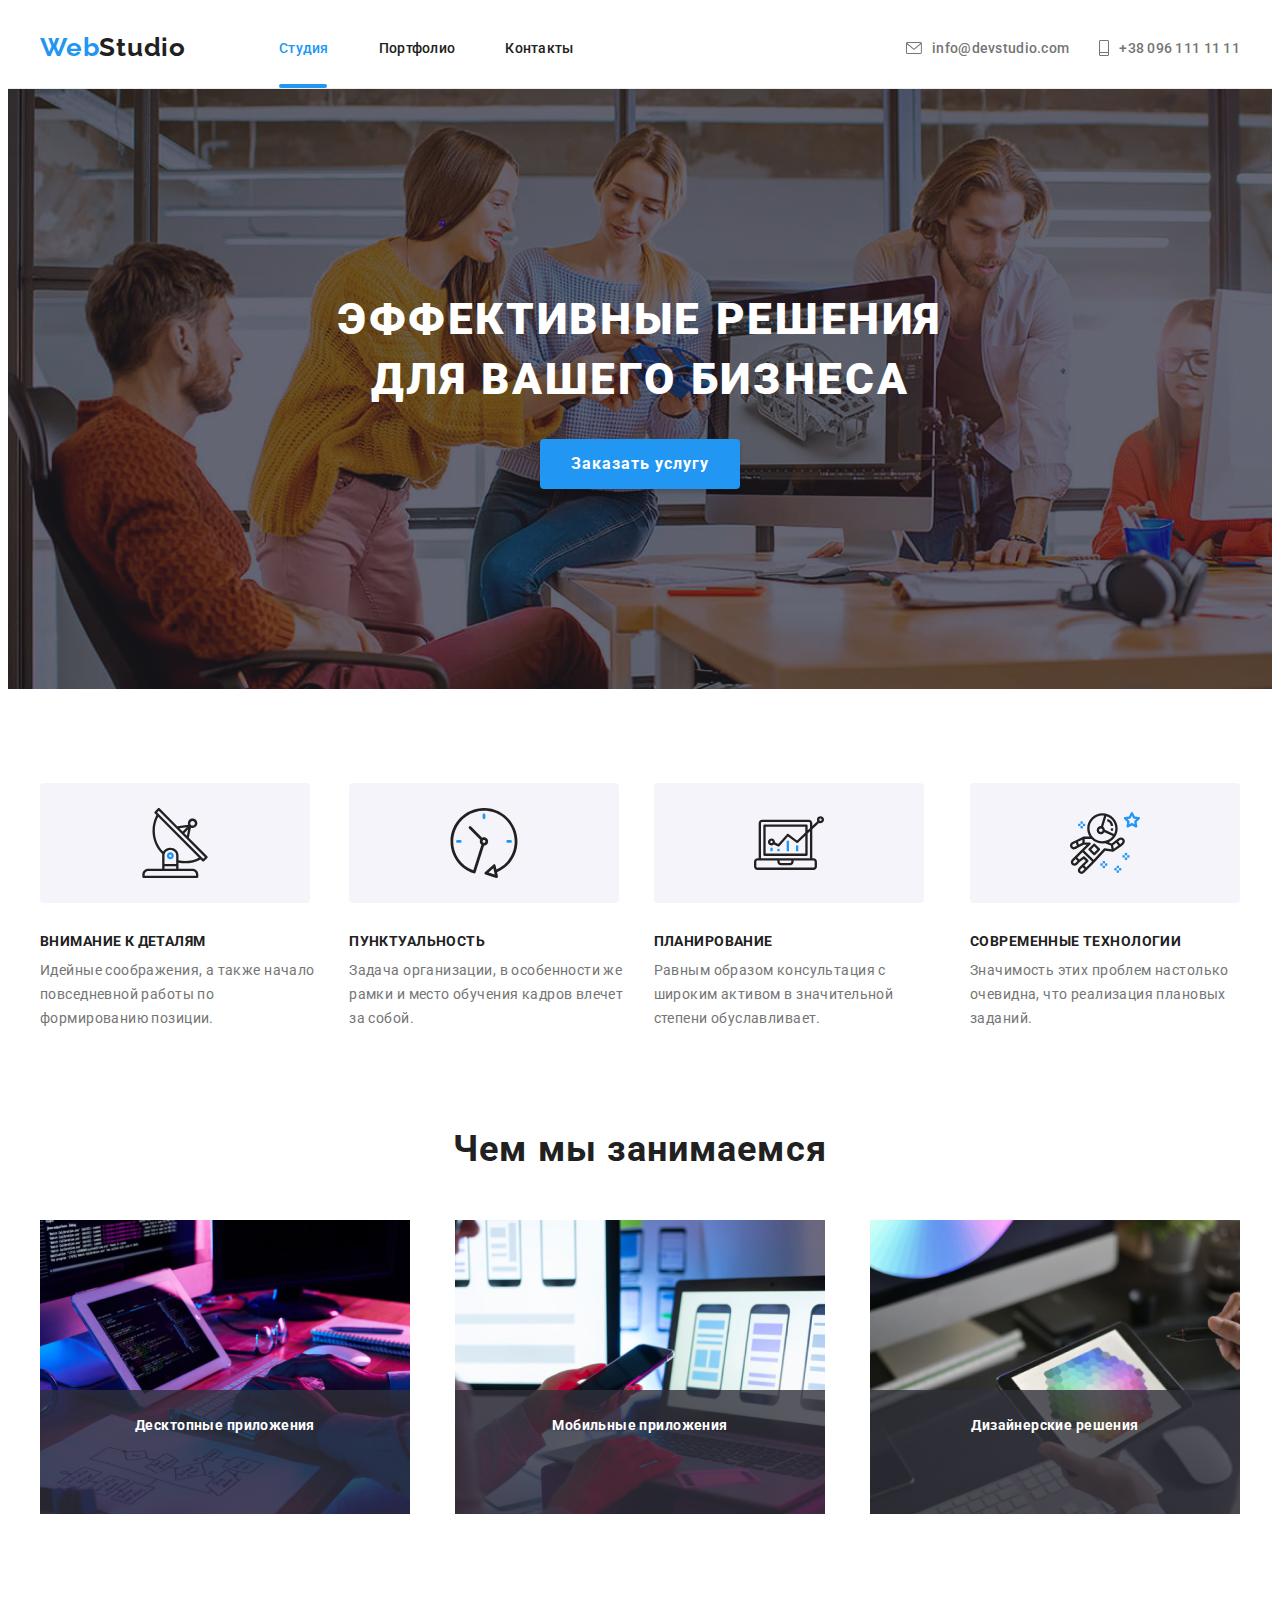
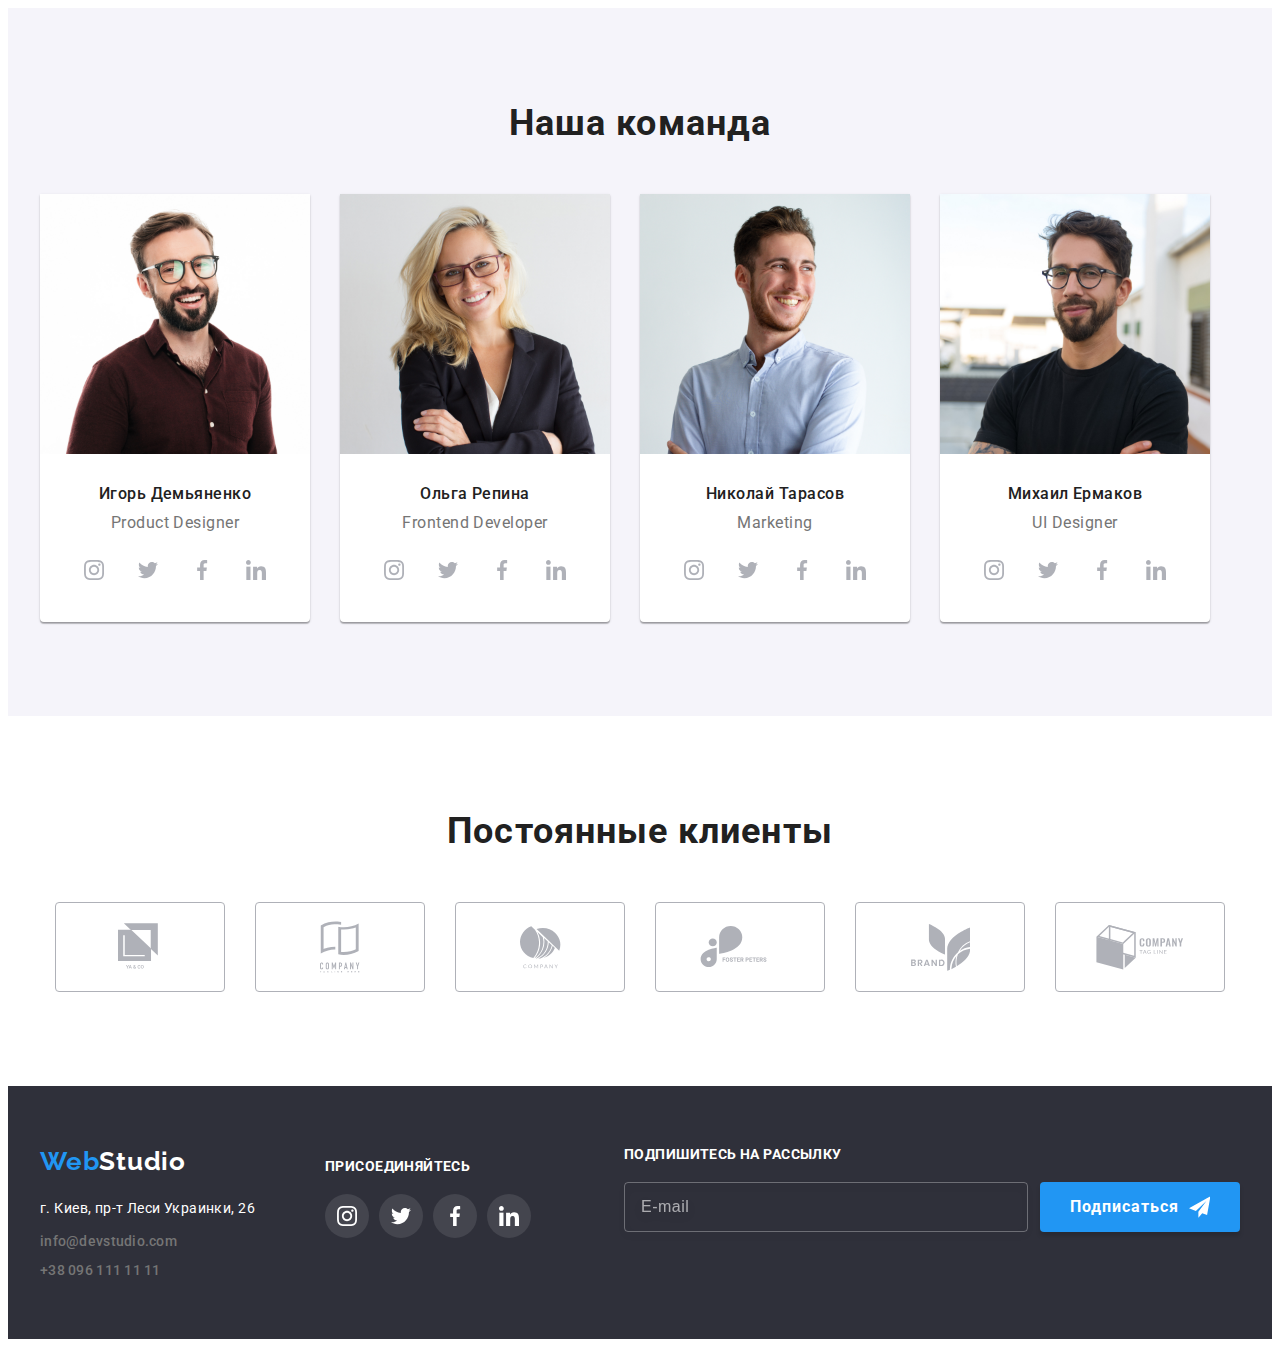
==== index.html @ 14a637f1 "hw7" ====
<!DOCTYPE html>
<html lang="ru">

<head>
    <meta charset="UTF-8">
    <meta name="viewport" content="width=device-width, initial-scale=1.0">
    <title>Студия</title>
    <link rel="preconnect" href="https://fonts.gstatic.com">
    <link href="https://fonts.googleapis.com/css2?family=Raleway:wght@700&family=Roboto:wght@400;500;700;900&display=swap" rel="stylesheet">
    <link rel="stylesheet" href="https://cdnjs.cloudflare.com/ajax/libs/modern-normalize/1.0.0/modern-normalize.min.css" integrity="sha512-ISS7cAi1PEhQ8jnbJpJZMd29NlhNj4AWYyLOSp2CE/CsHxTCu+r+t0D2yoJudVrd0/8fTVPUVDzY5Tvli75u/g==" crossorigin="anonymous" />
    <link rel="stylesheet" href="./css/main.min.css">
</head>

<body>
    <!--Шапка сайта-->
    <header class="header">
        <div class="container">
            <nav class="navigation">
                <a class="logo" href="index.html" lang="en"><span class="logo-1-part">Web</span>Studio</a>
                <ul class="navigation-list">
                    <li class="navigation-list-item"><a class="navigation-list-link current studio-header-element" href="index.html">Студия</a></li>
                    <li class="navigation-list-item"><a class="navigation-list-link" href="portfolio.html" target="_blank">Портфолио</a></li>
                    <li class="navigation-list-item"><a class="navigation-list-link" href="#" target="_blank">Контакты</a></li>
                </ul>
            </nav>
             <ul class="contact-list">
                 <li class="contact-list-item">
                    <a class="contact-mail header-mail" href="mailto:info@devstudio.com">              
                        <svg class="mail-icon">
                            <use href="./images/sprite.svg#envelope"></use>
                        </svg>
                        <p class="mail">info@devstudio.com</p>
                    </a>
                </li>
                 <li class="contact-list-item">
                    <a class="contact-phone header-phone" href="tel:+380961111111">
                        <svg class="phone-icon">
                            <use href="./images/sprite.svg#smartphone"></use>
                        </svg>
                        <p class="phone">+38 096 111 11 11</p>
                    </a>
                </li>
             </ul>
        </div>
    </header>
    <main>
        <!--Секция с заглавием-->
        <section class="hero">
            <div class="container">
                <h1 class="hero-header">Эффективные решения для вашего бизнеса</h1>
                <button class="hero-btn" type="button" data-modal-open>Заказать услугу</button>
            </div>
        </section>
        
            <!--Секция с преимуществами-->
        
            <section class="advantages">
                <div class="container">
                    <h2 class="visually-hidden">Наши преимущества</h2>
                    <ul class="advantages-list">
                        <li class="advantages-list-item">
                            <div class="advantages-card-icon">
                                <svg class="advantages-icon">
                                    <use href="./images/sprite.svg#antenna"></use>
                                </svg>
                            </div>
                            <h3 class="advantages-list-item-header">Внимание к деталям</h3>
                            <p class="description">Идейные соображения, а также начало повседневной работы по формированию позиции.</p>
                        </li>

                        <li class="advantages-list-item">
                            <div class="advantages-card-icon">
                                <svg class="advantages-icon">
                                    <use href="./images/sprite.svg#clock"></use>
                                </svg>
                            </div>
                            <h3 class="advantages-list-item-header">Пунктуальность</h3>
                            <p class="description">Задача организации, в особенности же рамки и место обучения кадров влечет за собой.</p>
                        </li>

                        <li class="advantages-list-item">
                            <div class="advantages-card-icon">
                                <svg class="advantages-icon">
                                    <use href="./images/sprite.svg#diagram"></use>
                                </svg>
                            </div>
                            <h3 class="advantages-list-item-header">Планирование</h3>
                            <p class="description">Равным образом консультация с широким активом в значительной степени обуславливает.</p>
                        </li>

                        <li class="advantages-list-item">
                            <div class="advantages-card-icon">
                                <svg class="advantages-icon">
                                    <use href="./images/sprite.svg#astronaut"></use>
                                </svg>
                            </div>
                            <h3 class="advantages-list-item-header">Современные технологии</h3>
                            <p class="description">Значимость этих проблем настолько очевидна, что реализация плановых заданий.</p>
                        </li>
                    </ul>
                </div>
            </section>
       
        <!--Секция чем занимаемся-->
        
            <section class="specification">
                <div class="container">
                    <h2 class="title">Чем мы занимаемся</h2>
                    <ul class="specification-list">
                        <li class="specification-list-item">
                            <a class="specification-list-link" href="#" target="_blank">
                                <div class="specification-type-div">
                                    <img class="specification-list-img" src="./images/page1/img(1).jpg" alt="Вид занятия 1" width="370" height="294">
                                    <p class="specification-type">Десктопные приложения</p>
                                </div>
                            </a>
                        </li>
                        <li class="specification-list-item">
                            <a class="specification-list-link" href="#" target="_blank">
                                <div class="specification-type-div">
                                    <img class="specification-list-img" src="./images/page1/img(2).jpg" alt="Вид занятия 2" width="370" height="294">
                                    <p class="specification-type">Мобильные приложения</p>
                                </div>
                            </a>
                        </li>
                        <li class="specification-list-item">
                            <a class="specification-list-link" href="#" target="_blank">
                                <div class="specification-type-div">
                                    <img class="specification-list-img" src="./images/page1/img(3).jpg" alt="Вид занятия 3" width="370" height="294">
                                    <p class="specification-type">Дизайнерские решения</p>
                                </div>
                            </a>
                        </li>
                    </ul>
                </div>
            </section>
                <!--Секция наша команда-->
            <section class="team">
                 <div class="container">
                    <h2 class="title">Наша команда</h2>
                    <ul class="team-list">
                        <li class="team-member">
                            <img class="team-member-photo" src="./images/page1/photo1.jpg" alt="Игорь Демьяненко" width="270" height="260">
                            <div class="taem-member-card">
                                <h3 class="member-name">Игорь Демьяненко</h3>
                                <p class="member-specialization">Product Designer</p>
                                <ul class="social-links-list">
                                    <li class="social-links-item">
                                        <a href="" class="social-links-link">
                                            <svg class="social-links-link-icon">
                                                <use href="./images/sprite.svg#instagram"></use>
                                            </svg>
                                        </a>
                                    </li>
                                    <li class="social-links-item">
                                        <a href="" class="social-links-link">
                                            <svg class="social-links-link-icon">
                                                <use href="./images/sprite.svg#twitter"></use>
                                            </svg>
                                        </a>
                                    </li>
                                    <li class="social-links-item">
                                        <a href="" class="social-links-link">
                                            <svg class="social-links-link-icon">
                                                <use href="./images/sprite.svg#facebook"></use>
                                            </svg>
                                        </a>
                                    </li>
                                    <li class="social-links-item">
                                        <a href="" class="social-links-link">
                                            <svg class="social-links-link-icon">
                                                <use href="./images/sprite.svg#linkedin"></use>
                                            </svg>
                                        </a>
                                    </li>
                                </ul>
                            </div>
                        </li>
                        <li class="team-member">
                            <img class="team-member-photo" src="./images/page1/photo2.jpg" alt="Ольга Репина" width="270" height="260">
                            <div class="taem-member-card">
                                <h3 class="member-name">Ольга Репина</h3>
                                <p class="member-specialization">Frontend Developer</p>
                                <ul class="social-links-list">
                                    <li class="social-links-item">
                                        <a href="" class="social-links-link">
                                            <svg class="social-links-link-icon">
                                                <use href="./images/sprite.svg#instagram"></use>
                                            </svg>
                                        </a>
                                    </li>
                                    <li class="social-links-item">
                                        <a href="" class="social-links-link">
                                            <svg class="social-links-link-icon">
                                                <use href="./images/sprite.svg#twitter"></use>
                                            </svg>
                                        </a>
                                    </li>
                                    <li class="social-links-item">
                                        <a href="" class="social-links-link">
                                            <svg class="social-links-link-icon">
                                                <use href="./images/sprite.svg#facebook"></use>
                                            </svg>
                                        </a>
                                    </li>
                                    <li class="social-links-item">
                                        <a href="" class="social-links-link">
                                            <svg class="social-links-link-icon">
                                                <use href="./images/sprite.svg#linkedin"></use>
                                            </svg>
                                        </a>
                                    </li>
                                </ul>
                            </div>
                        </li>
                        <li class="team-member">
                            <img class="team-member-photo" src="./images/page1/photo3.jpg" alt="Николай Тарасов" width="270" height="260">
                            <div class="taem-member-card">
                                <h3 class="member-name">Николай Тарасов</h3>
                                <p class="member-specialization">Marketing</p>
                                <ul class="social-links-list">
                                    <li class="social-links-item">
                                        <a href="" class="social-links-link">
                                            <svg class="social-links-link-icon">
                                                <use href="./images/sprite.svg#instagram"></use>
                                            </svg>
                                        </a>
                                    </li>
                                    <li class="social-links-item">
                                        <a href="" class="social-links-link">
                                            <svg class="social-links-link-icon">
                                                <use href="./images/sprite.svg#twitter"></use>
                                            </svg>
                                        </a>
                                    </li>
                                    <li class="social-links-item">
                                        <a href="" class="social-links-link">
                                            <svg class="social-links-link-icon">
                                                <use href="./images/sprite.svg#facebook"></use>
                                            </svg>
                                        </a>
                                    </li>
                                    <li class="social-links-item">
                                        <a href="" class="social-links-link">
                                            <svg class="social-links-link-icon">
                                                <use href="./images/sprite.svg#linkedin"></use>
                                            </svg>
                                        </a>
                                    </li>
                                </ul>
                            </div>
                        </li>
                        <li class="team-member">
                            <img class="team-member-photo" src="./images/page1/photo4.jpg" alt="Михаил Ермаков" width="270" height="260">
                            <div class="taem-member-card">
                                <h3 class="member-name">Михаил Ермаков</h3>
                                <p class="member-specialization">UI Designer</p>
                                <ul class="social-links-list">
                                    <li class="social-links-item">
                                        <a href="" class="social-links-link">
                                            <svg class="social-links-link-icon">
                                                <use href="./images/sprite.svg#instagram"></use>
                                            </svg>
                                        </a>
                                    </li>
                                    <li class="social-links-item">
                                        <a href="" class="social-links-link">
                                            <svg class="social-links-link-icon">
                                                <use href="./images/sprite.svg#twitter"></use>
                                            </svg>
                                        </a>
                                    </li>
                                    <li class="social-links-item">
                                        <a href="" class="social-links-link">
                                            <svg class="social-links-link-icon">
                                                <use href="./images/sprite.svg#facebook"></use>
                                            </svg>
                                        </a>
                                    </li>
                                    <li class="social-links-item">
                                        <a href="" class="social-links-link">
                                            <svg class="social-links-link-icon">
                                                <use href="./images/sprite.svg#linkedin"></use>
                                            </svg>
                                        </a>
                                    </li>
                                </ul>
                            </div>
                        </li>
                    </ul>
                </div>
            </section>

            <!--Постоянные клиенты-->

            <section class="clients">
                <div class="container">
                    <h2 class="title">Постоянные клиенты</h2>
                    <ul class="clients-list">
                        <li class="clients-list-item">
                            <a href="#" class="clients-list-link">
                                <svg class="clients-list-link-icon clients-icon-1">
                                    <use href="./images/sprite.svg#client1"></use>
                                </svg>
                            </a>
                        </li>
                        <li class="clients-list-item">
                            <a href="#" class="clients-list-link">
                                <svg class="clients-list-link-icon clients-icon-2">
                                    <use href="./images/sprite.svg#client2"></use>
                                </svg>
                            </a>
                        </li>
                        <li class="clients-list-item">
                            <a href="#" class="clients-list-link">
                                <svg class="clients-list-link-icon clients-icon-3">
                                    <use href="./images/sprite.svg#client3"></use>
                                </svg>
                            </a>
                        </li>
                        <li class="clients-list-item">
                            <a href="#" class="clients-list-link">
                                <svg class="clients-list-link-icon clients-icon-4">
                                    <use href="./images/sprite.svg#client4"></use>
                                </svg>
                            </a>
                        </li>
                        <li class="clients-list-item">
                            <a href="#" class="clients-list-link">
                                <svg class="clients-list-link-icon clients-icon-5">
                                    <use href="./images/sprite.svg#client5"></use>
                                </svg>
                            </a>
                        </li class="clients-list-item">
                        <li class="clients-list-item">
                            <a href="#" class="clients-list-link">
                                <svg class="clients-list-link-icon clients-icon-6">
                                    <use href="./images/sprite.svg#client6"></use>
                                </svg>
                            </a>
                        </li>
                    </ul>
                </div>
            </section>
    </main>
    
    <!--Подвал сайта-->
    
        <footer class="footer">
            <div class="container">
                <div class="first-column-footer">
                    <a class="logo" href="/" lang="en"><span class="logo-1-part">Web</span>Studio</a>
                    <address class="address">
                        <ul class="address-list">
                            <li class="address-list-item"><a class="localisation" href="https://goo.gl/maps/frfhgGtXb9i2Uy5P6" target="_blank">г. Киев, пр-т Леси Украинки, 26</a></li>
                            <li class="address-list-item"><a class="contact-mail" href="mailto:info@devstudio.com">info@devstudio.com</a></li>
                            <li class="address-list-item"><a class="contact-phone" href="tel:+380961111111">+38 096 111 11 11</a></li>
                        </ul>
                    </address>
                </div>
                <div class="second-column-footer">
                    <p class="join-us">Присоединяйтесь</p>
                    <ul class="social-links-list">
                        <li class="social-links-item">
                            <a href="" class="social-links-link">
                                <svg class="social-links-link-icon">
                                    <use href="./images/sprite.svg#instagram"></use>
                                </svg>
                            </a>
                        </li>
                        <li class="social-links-item">
                            <a href="" class="social-links-link">
                                <svg class="social-links-link-icon">
                                    <use href="./images/sprite.svg#twitter"></use>
                                </svg>
                            </a>
                        </li>
                        <li class="social-links-item">
                            <a href="" class="social-links-link">
                                <svg class="social-links-link-icon">
                                    <use href="./images/sprite.svg#facebook"></use>
                                </svg>
                            </a>
                        </li>
                        <li class="social-links-item">
                            <a href="" class="social-links-link">
                                <svg class="social-links-link-icon">
                                    <use href="./images/sprite.svg#linkedin"></use>
                                </svg>
                            </a>
                        </li>
                    </ul>
                </div>
                <div class="third-column-footer">
                    <p class="footer-form-indication">Подпишитесь на рассылку</p>
                    <form action="#" class="footer-form">
                        <input type="email" name="user-email" class="footer-form-input" placeholder="E-mail">
                        <button type="button" class="footer-form-btn">
                            Подписаться
                            <svg class="footer-form-icon">
                                <use href="./images/sprite.svg#telegram"></use>
                            </svg>
                        </button>
                    </form>
                </div>
            </div>
        </footer>   

        <div class="backdrop is-hidden" data-modal>
            <div class="modal">
                <button type="button" class="modal-close-btn" data-modal-close>
                    <svg class="modal-close-btn-icon">
                        <use href="./images/sprite.svg#close"></use>
                    </svg>
                </button>

                <p class="modal-form-indication">Оставьте свои данные, мы вам перезвоним</p>
                <form action="#" class="modal-form">
                    <label for="" class="modal-form-input-label">
                        Имя
                        <span class="modal-form-input-wrapper">
                            <input name="user-name" type="text" class="modal-form-input" required>
                            <svg class="modal-form-icon">
                                <use href="./images/sprite.svg#user-name"></use>
                            </svg>
                        </span>
                    </label>

                    <label for="" class="modal-form-input-label">
                        Телефон
                        <span class="modal-form-input-wrapper">
                            <input name="user-phone" type="tel" class="modal-form-input" required>
                            <svg class="modal-form-icon">
                                <use href="./images/sprite.svg#user-phone"></use>
                            </svg>
                        </span>
                    </label>

                    <label for="" class="modal-form-input-label">
                        Почта
                        <span class="modal-form-input-wrapper">
                            <input name="user-email" type="email" class="modal-form-input" required>
                            <svg class="modal-form-icon">
                                <use href="./images/sprite.svg#user-email"></use>
                            </svg>
                        </span>
                    </label>

                    <label for="" class="modal-form-textarea-label">
                        Комментарий
                        <textarea name="user-message" id="" class="modal-form-message" placeholder="Введите текст"></textarea>
                    </label>

                    <input type="checkbox" name="user-policy" id="policy-check" class="modal-form-policy visually-hidden">
                    <label for="policy-check" class="modal-form-policy-label">
                        Соглашаюсь с рассылкой и принимаю <a href="#" class="policy-link"> Условия договора</a>
                    </label>
                    <button type="submit" class="modal-form-button">Отправить</button>
                </form>
            </div>

        </div>
        <script src="./js/modal.js"></script>
</body>

</html>
---- css/main.min.css ----
:root{--text-font: "Roboto", sans-serif;--logo-font: "Raleway", sans-serif;--accent-color: #2196F3}.visually-hidden{position:absolute !important;clip:rect(1px 1px 1px 1px);clip:rect(1px, 1px, 1px, 1px);padding:0 !important;border:0 !important;height:1px !important;width:1px !important;overflow:hidden}body{font-family:var(--text-font)}a{text-decoration:none}li{list-style-type:none}address{font-style:normal}h1,h2,h3,h4,h5,h6,p{margin:0}ul,ol{margin:0;padding:0}img{display:block}button{font-family:inherit}img{display:block}.container{width:1200px;padding-left:15px;padding-right:15px;margin:0 auto}.clients .container{display:flex;flex-direction:column;align-items:center;justify-content:center}.footer .container{display:flex}.header .container{display:flex;align-items:center;height:80px}.hero .container{display:flex;flex-direction:column;align-items:center;justify-content:center}.portfolio-section .container{display:flex;flex-direction:column;align-items:center}.specification .container{display:flex;flex-direction:column}.team .container{display:flex;flex-direction:column}.hero-btn{min-width:200px;height:50px;padding:8px 28px;background-color:var(--accent-color);box-shadow:0px 4px 4px rgba(0,0,0,0.15);border-radius:4px;border-color:transparent;font-weight:700;font-size:16px;line-height:1.875;letter-spacing:0.06em;color:#FFFFFF;cursor:pointer;outline:none}.hero-btn:hover,.hero-btn:focus{background-color:#188ce8}.social-links-list{display:flex;align-items:center}.social-links-item:not(:last-child){margin-right:10px}.social-links-link-icon{width:20px;height:20px;fill:#AFB1B8;transition:fill 250ms cubic-bezier(0.4, 0, 0.2, 1)}.second-column-footer .social-links-link-icon{fill:#FFFFFF}.social-links-link:hover .social-links-link-icon,.social-links-link:focus .social-links-link-icon{fill:#FFFFFF}.social-links-link{width:44px;height:44px;background-color:#FFFFFF;border-radius:50%;display:flex;justify-content:center;align-items:center;transition:background-color 250ms cubic-bezier(0.4, 0, 0.2, 1)}.second-column-footer .social-links-link{background-color:rgba(255,255,255,0.1);transition:background-color 250ms cubic-bezier(0.4, 0, 0.2, 1)}.social-links-link:hover,.social-links-link:focus{background-color:var(--accent-color)}.logo{font-family:var(--logo-font);font-weight:700;font-size:26px;line-height:1.192;letter-spacing:0.03em;color:#212121}.header .logo{margin-right:93px;margin-top:24px;margin-bottom:25px}.footer .logo{color:#FFFFFF}.logo-1-part{color:var(--accent-color)}.title{margin-bottom:50px;font-weight:700;font-size:36px;line-height:1.167;text-align:center;letter-spacing:0.03em;color:#212121}.header{border-bottom:1px solid #ECECEC}.navigation{display:flex;align-items:center}.contact-list{display:flex}.navigation-list{display:flex;align-items:center;position:relative}.navigation-list-item:not(:last-child){margin-right:50px}.navigation-list-link{display:block;padding:32px 0;font-weight:500;font-size:14px;line-height:1.143;letter-spacing:0.02em;color:#212121;transition:color 250ms cubic-bezier(0.4, 0, 0.2, 1)}.navigation-list-link:hover,.navigation-list-link:focus{color:var(--accent-color)}.current{color:var(--accent-color)}.studio-header-element::before{content:"";display:block;position:absolute;left:0;bottom:0;width:48px;height:4px;background-color:var(--accent-color);border-radius:2px}.portfolio-header-element::before{content:"";display:block;position:absolute;left:99px;bottom:0;width:78px;height:4px;background-color:var(--accent-color);border-radius:2px}.contact-list{margin-left:auto;justify-content:flex-end}.contact-list-item{display:flex;align-items:center}.contact-list-item:not(:first-child){margin-left:30px}.mail-icon{width:16px;height:12px;margin-right:10px;fill:currentColor}.contact-mail{font-weight:500;font-size:14px;line-height:1.143;letter-spacing:0.02em;color:#757575;transition:color 250ms cubic-bezier(0.4, 0, 0.2, 1)}.contact-mail:hover,.contact-mail:focus{color:var(--accent-color)}.header-mail{display:flex;align-items:center}.header-phone{display:flex;align-items:center}.phone-icon{width:10px;height:16px;margin-right:10px;fill:currentColor}.contact-phone{font-weight:500;font-size:14px;line-height:1.143;letter-spacing:0.02em;color:#757575;transition:color 250ms cubic-bezier(0.4, 0, 0.2, 1)}.contact-phone:hover,.contact-phone:focus{color:var(--accent-color)}.hero{max-width:1600px;margin:0 auto;padding-top:200px;padding-bottom:200px;background-image:linear-gradient(rgba(47,48,58,0.4), rgba(47,48,58,0.4)),url("../images/page1/hero.jpg");background-color:#2F303A;background-repeat:no-repeat;background-size:cover}.hero-header{max-width:700px;margin-bottom:30px;font-weight:900;font-size:44px;line-height:1.364;text-align:center;letter-spacing:0.06em;text-transform:uppercase;color:#FFFFFF}.advantages{padding-top:94px}.advantages-list{display:flex;align-content:center}.advantages-list-item:not(:last-child){margin-right:30px}.advantages-card-icon{display:flex;justify-content:center;align-items:center;margin-bottom:30px;width:270px;height:120px;background-color:#F5F4FA;border-radius:4px}.advantages-icon{width:70px;height:70px}.advantages-list-item-header{margin-bottom:10px;font-weight:700;font-size:14px;line-height:1.143;letter-spacing:0.03em;text-transform:uppercase;color:#212121}.description{height:75px;font-weight:400;font-size:14px;line-height:1.714;letter-spacing:0.03em;color:#757575}.description:not(:last-child){margin-right:30px}.specification{padding-top:94px;padding-bottom:94px}.specification-list{display:flex;justify-content:space-between}.specification-list-item:not(:last-child){margin-right:30px}.specification-type-div{position:relative}.specification-type{position:absolute;left:0;bottom:0;width:100%;height:70px;background-color:rgba(47,48,58,0.8);font-weight:700;font-size:14px;line-height:1.143;text-align:center;letter-spacing:0.03em;color:#FFFFFF;padding:27px 0}.team{max-width:1600px;margin:0 auto;padding-top:94px;padding-bottom:94px;background:#F5F4FA}.team-list{display:flex}.team-member{background:#FFFFFF;box-shadow:0px 1px 3px rgba(0,0,0,0.12),0px 1px 1px rgba(0,0,0,0.14),0px 2px 1px rgba(0,0,0,0.2);border-radius:0px 0px 4px 4px;width:270px}.team-member:not(:last-child){margin-right:30px}.member-name{margin-bottom:10px;font-weight:500;font-size:16px;line-height:1.1875;text-align:center;letter-spacing:0.03em;color:#212121}.member-specialization{margin-bottom:16px;font-weight:400;font-size:16px;line-height:1.1875;text-align:center;letter-spacing:0.03em;color:#757575}.taem-member-card{padding:30px 32px}.clients{padding-top:94px;padding-bottom:94px}.clients-list{display:flex;align-items:flex-start}.clients-list-item{width:170px;height:90px}.clients-list-item:not(:last-child){margin-right:30px}.clients-list-link{display:flex;justify-content:center;align-items:center;width:170px;height:90px;border:1px solid #AFB1B8;box-sizing:border-box;border-radius:4px;transition:border 250ms cubic-bezier(0.4, 0, 0.2, 1)}.clients-list-link:hover,.clients-list-link:focus{border:1px solid var(--accent-color)}.clients-icon-1{width:44px;height:49px}.clients-icon-2{width:40px;height:52px}.clients-icon-3{width:41px;height:43px}.clients-icon-4{width:80px;height:42px}.clients-icon-5{width:59px;height:47px}.clients-icon-6{width:88px;height:45px}.clients-list-link-icon{fill:#AFB1B8;transition:fill 250ms cubic-bezier(0.4, 0, 0.2, 1)}.clients-list-link:hover .clients-list-link-icon,.clients-list-link:focus .clients-list-link-icon{fill:var(--accent-color)}.footer{margin:0 auto;max-width:1600px;padding-top:60px;padding-bottom:60px;background:#2F303A}.first-column-footer{margin-right:70px}.address{margin-top:20px}.localisation{font-weight:400;font-size:14px;line-height:1.714;letter-spacing:0.03em;color:#FFFFFF;transition:color 250ms cubic-bezier(0.4, 0, 0.2, 1)}.localisation:hover,.localisation:focus{color:var(--accent-color)}.address-list-item:not(:last-child){margin-bottom:10px}.second-column-footer{padding-top:12px}.join-us{margin-bottom:20px;font-weight:700;font-size:14px;line-height:1.143;letter-spacing:0.03em;text-transform:uppercase;color:#FFFFFF;justify-content:baseline}.third-column-footer{margin-left:93px;width:570px;flex-grow:1}.footer-form-indication{margin-bottom:20px;font-weight:700;font-size:14px;line-height:1.143;letter-spacing:0.03em;text-transform:uppercase;color:#FFFFFF}.footer-form{display:flex}.footer-form-input{padding-left:16px;width:100%;height:50px;background-color:transparent;outline:none;border:1px solid rgba(255,255,255,0.3);box-sizing:border-box;filter:drop-shadow(0px 4px 4px rgba(0,0,0,0.15));border-radius:4px;color:#FFFFFF;transition:border-color 250ms cubic-bezier(0.4, 0, 0.2, 1)}.footer-form-input::placeholder{display:flex;align-items:center;width:100%;font-weight:400;font-size:16px;line-height:1.25;letter-spacing:0.03em;color:rgba(255,255,255,0.6)}.footer-form-input:focus{border-color:var(--accent-color)}.footer-form-btn{display:flex;align-items:center;width:200px;height:50px;margin-left:12px;padding:10px 28px;background-color:var(--accent-color);box-shadow:0px 4px 4px rgba(0,0,0,0.15);border-radius:4px;border-color:transparent;font-weight:700;font-size:16px;line-height:1.875;letter-spacing:0.06em;color:#FFFFFF;cursor:pointer;outline:none}.footer-form-btn:hover,.footer-form-btn:focus{background-color:#188ce8}.footer-form-icon{margin-left:10px;width:24px;height:24px;fill:#FFFFFF}.portfolio-section{padding-top:94px;padding-bottom:94px}.portfolio-section-list{display:flex;align-items:center;margin-bottom:50px}.portfolio-section-list-item:not(:last-child){margin-right:8px}.portfolio-section-list-button{min-width:103px;height:38px;padding:6px 20px;background:#F5F4FA;border-radius:4px;font-weight:500;font-size:16px;line-height:1.625;letter-spacing:0.03em;text-align:center;color:#212121;cursor:pointer;border:none;transition:background-color 250ms cubic-bezier(0.4, 0, 0.2, 1),color 250ms cubic-bezier(0.4, 0, 0.2, 1)}.portfolio-section-list-button:hover,.portfolio-section-list-button:focus{background-color:var(--accent-color);color:#FFFFFF}.examples-list-item{margin-bottom:30px;width:370px}.examples-list-item:not(:nth-child(3n+3)){margin-right:30px}.examples-list-link{display:block;width:100%;background-color:#FFFFFF;border:1px solid #EEEEEE;box-sizing:border-box}.examples-list-link:hover,.examples-list-link:focus{box-shadow:0px 1px 1px rgba(0,0,0,0.12),0px 4px 4px rgba(0,0,0,0.06),1px 4px 6px rgba(0,0,0,0.16)}.examples-list{display:flex;flex-wrap:wrap}.examples-list-name{margin-bottom:4px;font-weight:700;font-size:18px;line-height:2;letter-spacing:0.06em;color:#212121}.examples-list-item-section{font-weight:400;font-size:16px;line-height:1.875;letter-spacing:0.03em;color:#757575}.examples-list-item-margin{padding:20px 24px}.marginbot{margin-bottom:0}.overlay-div{position:relative;overflow:hidden}.overlay{position:absolute;left:0;top:0;width:100%;height:100%;background-color:rgba(33,150,243,0.9);font-weight:400;font-size:18px;line-height:1.56;letter-spacing:0.03em;color:#FFFFFF;padding:63px 24px;transform:translateY(100%);transition:transform 250ms cubic-bezier(0.4, 0, 0.2, 1)}.examples-list-link:hover .overlay,.examples-list-link:focus .overlay{transform:translateY(0)}.backdrop{position:fixed;left:0;top:0;width:100%;height:100%;background-color:rgba(0,0,0,0.2)}.modal{position:absolute;left:50%;top:50%;transform:translate(-50%, -50%);width:528px;height:581px;background-color:#FFFFFF;box-shadow:0px 1px 3px rgba(0,0,0,0.12),0px 1px 1px rgba(0,0,0,0.14),0px 2px 1px rgba(0,0,0,0.2);border-radius:4px;padding:40px}.modal-close-btn{display:flex;justify-content:center;align-items:center;position:absolute;top:8px;right:8px;width:30px;height:30px;border-radius:50%;background:#FFFFFF;border:1px solid rgba(0,0,0,0.1);box-sizing:border-box}.modal-close-btn-icon{width:11px;height:11px;fill:#000000;transition:fill 250ms cubic-bezier(0.4, 0, 0.2, 1)}.modal-close-btn:hover .modal-close-btn-icon{fill:var(--accent-color)}.is-hidden{opacity:0;visibility:hidden;pointer-events:none}.modal-form-indication{font-weight:700;font-size:20px;line-height:1.15;text-align:center;letter-spacing:0.03em;margin-bottom:12px}.modal-form{display:flex;flex-direction:column}.modal-form-input-label{margin-bottom:10px;font-weight:400;font-size:12px;line-height:1.167;letter-spacing:0.01em;color:#757575}.modal-form-input{display:block;width:100%;height:40px;border:1px solid rgba(33,33,33,0.2);box-sizing:border-box;border-radius:4px;padding-left:42px;transition:border-color 250ms cubic-bezier(0.4, 0, 0.2, 1)}.modal-form-input:focus{outline:none;border-color:var(--accent-color)}.modal-form-input-wrapper{display:block;position:relative;margin-top:4px}.modal-form-icon{position:absolute;left:12px;top:50%;transform:translateY(-50%);width:18px;height:18px;fill:#212121;transition:fill 250ms cubic-bezier(0.4, 0, 0.2, 1)}.modal-form-input:focus+.modal-form-icon{fill:var(--accent-color)}.modal-form-textarea-label{margin-bottom:20px;font-weight:400;font-size:12px;line-height:1.167;letter-spacing:0.01em;color:#757575}.modal-form-message{display:block;width:100%;height:120px;margin-top:4px;padding:12px 16px;font-weight:400;font-size:12px;line-height:1.167;letter-spacing:0.01em;border:1px solid rgba(33,33,33,0.2);box-sizing:border-box;border-radius:4px;resize:none;transition:border-color 250ms cubic-bezier(0.4, 0, 0.2, 1)}.modal-form-message:focus{outline:none;border-color:var(--accent-color)}.modal-form-message::placeholder{color:rgba(117,117,117,0.5)}.modal-form-policy-label{display:flex;justify-content:center;align-items:center;margin-bottom:30px;font-weight:400;font-size:14px;line-height:1.71;letter-spacing:0.03em;color:#757575}.modal-form-policy-label::before{display:inline-block;margin-right:8px;width:16px;height:15px;border:2px solid #212121;border-radius:1px;content:""}.modal-form-policy:focus+.modal-form-policy-label::before{border:2px solid var(--accent-color)}.modal-form-policy:checked+.modal-form-policy-label::before{background-image:url(../images/page1/policy-icon.svg);border:none}.policy-link{color:var(--accent-color);text-decoration:underline}.modal-form-button{min-width:200px;height:50px;padding:10px 55px;background-color:var(--accent-color);box-shadow:0px 4px 4px rgba(0,0,0,0.15);border-radius:4px;border-color:transparent;font-weight:700;font-size:16px;line-height:1.875;letter-spacing:0.06em;color:#FFFFFF;outline:none;align-self:center;cursor:pointer}.modal-form-button:hover,.modal-form-button:focus{background-color:#188ce8}
/*# sourceMappingURL=main.min.css.map */
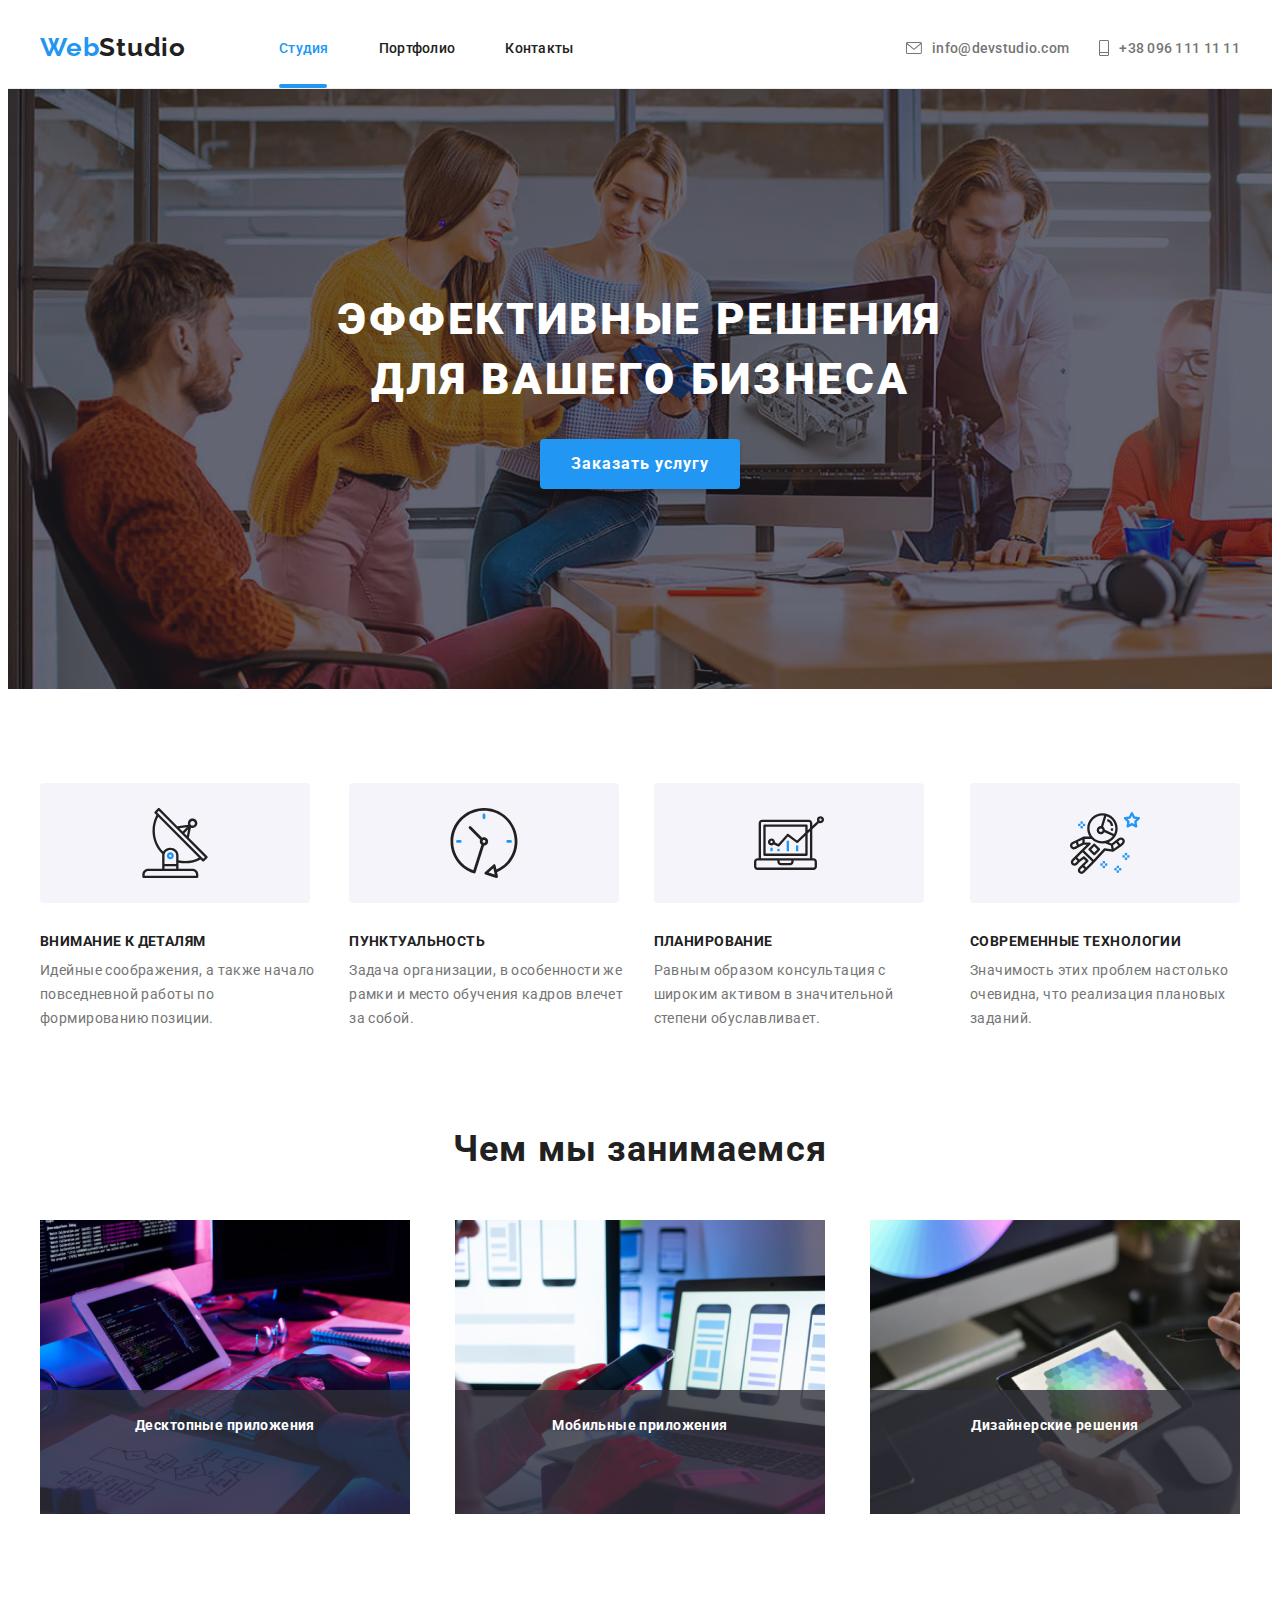
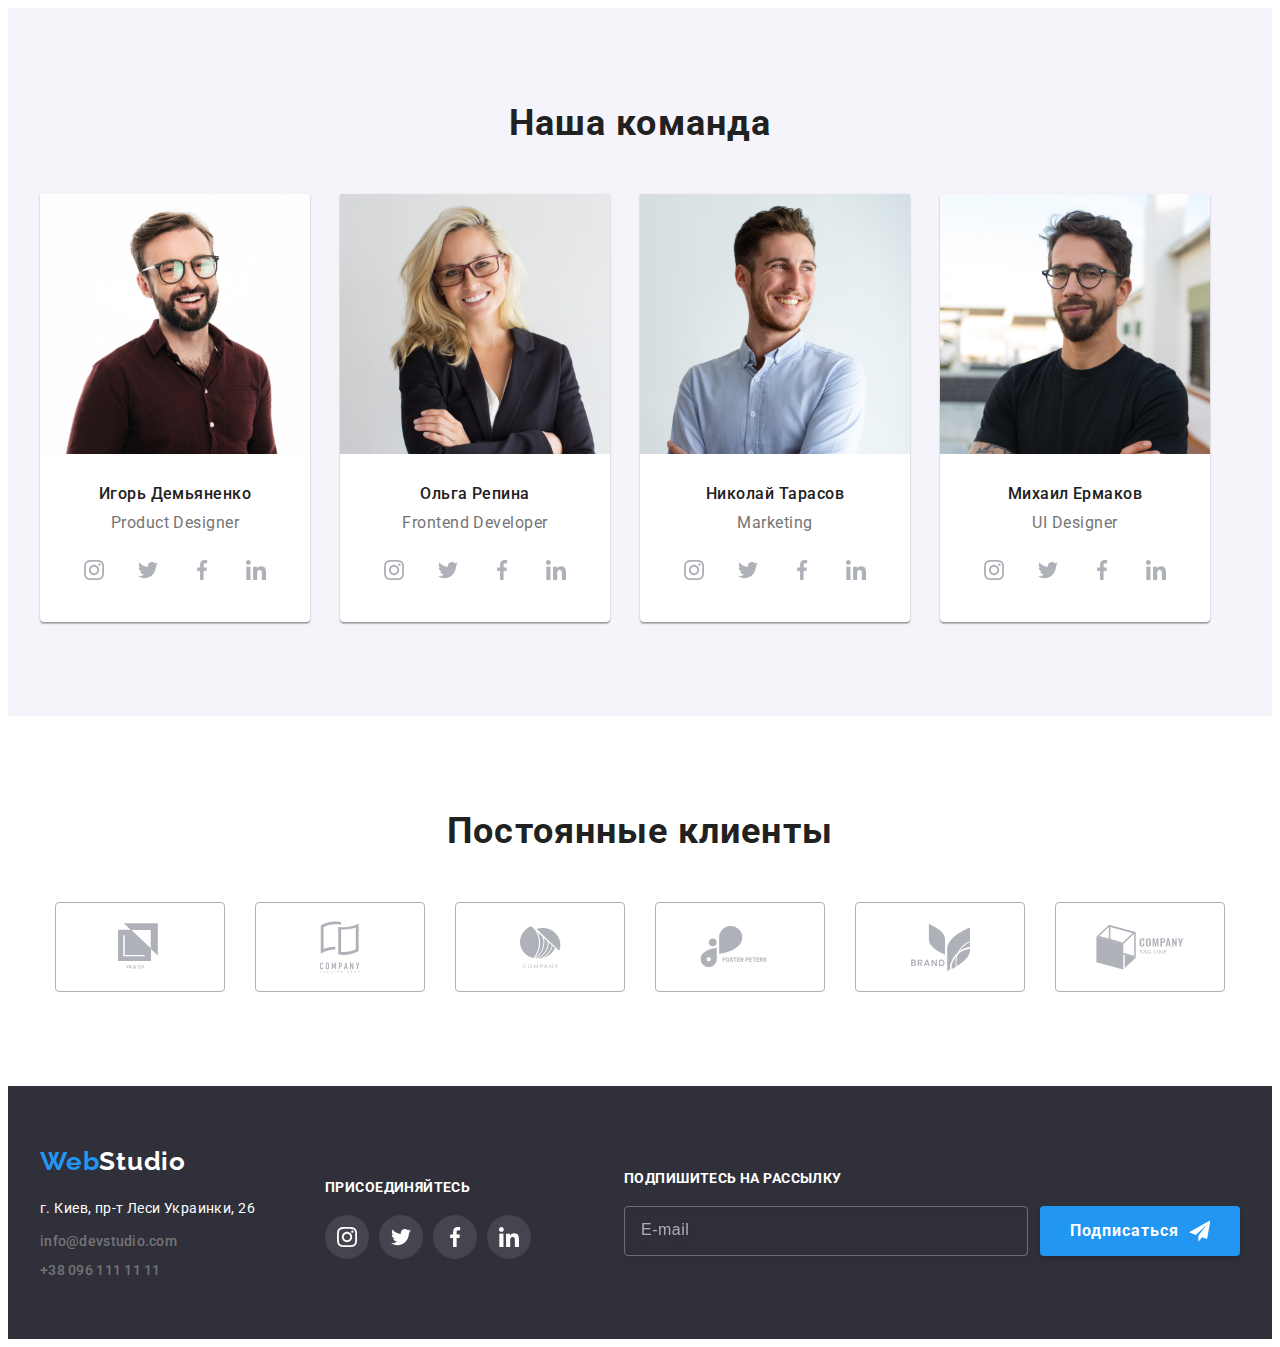
==== commit d178fe40: "homework7" ====
--- a/index.html
+++ b/index.html
@@ -48,7 +48,7 @@
         <section class="hero">
             <div class="container">
                 <h1 class="hero-header">Эффективные решения для вашего бизнеса</h1>
-                <button class="hero-btn" type="button" data-modal-open>Заказать услугу</button>
+                <button class="btn" type="button" data-modal-open>Заказать услугу</button>
             </div>
         </section>
         
@@ -395,7 +395,7 @@
                     <p class="footer-form-indication">Подпишитесь на рассылку</p>
                     <form action="#" class="footer-form">
                         <input type="email" name="user-email" class="footer-form-input" placeholder="E-mail">
-                        <button type="button" class="footer-form-btn">
+                        <button type="button" class="btn">
                             Подписаться
                             <svg class="footer-form-icon">
                                 <use href="./images/sprite.svg#telegram"></use>
@@ -455,7 +455,7 @@
                     <label for="policy-check" class="modal-form-policy-label">
                         Соглашаюсь с рассылкой и принимаю <a href="#" class="policy-link"> Условия договора</a>
                     </label>
-                    <button type="submit" class="modal-form-button">Отправить</button>
+                    <button type="submit" class="btn">Отправить</button>
                 </form>
             </div>
 
--- a/css/main.min.css
+++ b/css/main.min.css
@@ -1,2 +1,2 @@
-:root{--text-font: "Roboto", sans-serif;--logo-font: "Raleway", sans-serif;--accent-color: #2196F3}.visually-hidden{position:absolute !important;clip:rect(1px 1px 1px 1px);clip:rect(1px, 1px, 1px, 1px);padding:0 !important;border:0 !important;height:1px !important;width:1px !important;overflow:hidden}body{font-family:var(--text-font)}a{text-decoration:none}li{list-style-type:none}address{font-style:normal}h1,h2,h3,h4,h5,h6,p{margin:0}ul,ol{margin:0;padding:0}img{display:block}button{font-family:inherit}img{display:block}.container{width:1200px;padding-left:15px;padding-right:15px;margin:0 auto}.clients .container{display:flex;flex-direction:column;align-items:center;justify-content:center}.footer .container{display:flex}.header .container{display:flex;align-items:center;height:80px}.hero .container{display:flex;flex-direction:column;align-items:center;justify-content:center}.portfolio-section .container{display:flex;flex-direction:column;align-items:center}.specification .container{display:flex;flex-direction:column}.team .container{display:flex;flex-direction:column}.hero-btn{min-width:200px;height:50px;padding:8px 28px;background-color:var(--accent-color);box-shadow:0px 4px 4px rgba(0,0,0,0.15);border-radius:4px;border-color:transparent;font-weight:700;font-size:16px;line-height:1.875;letter-spacing:0.06em;color:#FFFFFF;cursor:pointer;outline:none}.hero-btn:hover,.hero-btn:focus{background-color:#188ce8}.social-links-list{display:flex;align-items:center}.social-links-item:not(:last-child){margin-right:10px}.social-links-link-icon{width:20px;height:20px;fill:#AFB1B8;transition:fill 250ms cubic-bezier(0.4, 0, 0.2, 1)}.second-column-footer .social-links-link-icon{fill:#FFFFFF}.social-links-link:hover .social-links-link-icon,.social-links-link:focus .social-links-link-icon{fill:#FFFFFF}.social-links-link{width:44px;height:44px;background-color:#FFFFFF;border-radius:50%;display:flex;justify-content:center;align-items:center;transition:background-color 250ms cubic-bezier(0.4, 0, 0.2, 1)}.second-column-footer .social-links-link{background-color:rgba(255,255,255,0.1);transition:background-color 250ms cubic-bezier(0.4, 0, 0.2, 1)}.social-links-link:hover,.social-links-link:focus{background-color:var(--accent-color)}.logo{font-family:var(--logo-font);font-weight:700;font-size:26px;line-height:1.192;letter-spacing:0.03em;color:#212121}.header .logo{margin-right:93px;margin-top:24px;margin-bottom:25px}.footer .logo{color:#FFFFFF}.logo-1-part{color:var(--accent-color)}.title{margin-bottom:50px;font-weight:700;font-size:36px;line-height:1.167;text-align:center;letter-spacing:0.03em;color:#212121}.header{border-bottom:1px solid #ECECEC}.navigation{display:flex;align-items:center}.contact-list{display:flex}.navigation-list{display:flex;align-items:center;position:relative}.navigation-list-item:not(:last-child){margin-right:50px}.navigation-list-link{display:block;padding:32px 0;font-weight:500;font-size:14px;line-height:1.143;letter-spacing:0.02em;color:#212121;transition:color 250ms cubic-bezier(0.4, 0, 0.2, 1)}.navigation-list-link:hover,.navigation-list-link:focus{color:var(--accent-color)}.current{color:var(--accent-color)}.studio-header-element::before{content:"";display:block;position:absolute;left:0;bottom:0;width:48px;height:4px;background-color:var(--accent-color);border-radius:2px}.portfolio-header-element::before{content:"";display:block;position:absolute;left:99px;bottom:0;width:78px;height:4px;background-color:var(--accent-color);border-radius:2px}.contact-list{margin-left:auto;justify-content:flex-end}.contact-list-item{display:flex;align-items:center}.contact-list-item:not(:first-child){margin-left:30px}.mail-icon{width:16px;height:12px;margin-right:10px;fill:currentColor}.contact-mail{font-weight:500;font-size:14px;line-height:1.143;letter-spacing:0.02em;color:#757575;transition:color 250ms cubic-bezier(0.4, 0, 0.2, 1)}.contact-mail:hover,.contact-mail:focus{color:var(--accent-color)}.header-mail{display:flex;align-items:center}.header-phone{display:flex;align-items:center}.phone-icon{width:10px;height:16px;margin-right:10px;fill:currentColor}.contact-phone{font-weight:500;font-size:14px;line-height:1.143;letter-spacing:0.02em;color:#757575;transition:color 250ms cubic-bezier(0.4, 0, 0.2, 1)}.contact-phone:hover,.contact-phone:focus{color:var(--accent-color)}.hero{max-width:1600px;margin:0 auto;padding-top:200px;padding-bottom:200px;background-image:linear-gradient(rgba(47,48,58,0.4), rgba(47,48,58,0.4)),url("../images/page1/hero.jpg");background-color:#2F303A;background-repeat:no-repeat;background-size:cover}.hero-header{max-width:700px;margin-bottom:30px;font-weight:900;font-size:44px;line-height:1.364;text-align:center;letter-spacing:0.06em;text-transform:uppercase;color:#FFFFFF}.advantages{padding-top:94px}.advantages-list{display:flex;align-content:center}.advantages-list-item:not(:last-child){margin-right:30px}.advantages-card-icon{display:flex;justify-content:center;align-items:center;margin-bottom:30px;width:270px;height:120px;background-color:#F5F4FA;border-radius:4px}.advantages-icon{width:70px;height:70px}.advantages-list-item-header{margin-bottom:10px;font-weight:700;font-size:14px;line-height:1.143;letter-spacing:0.03em;text-transform:uppercase;color:#212121}.description{height:75px;font-weight:400;font-size:14px;line-height:1.714;letter-spacing:0.03em;color:#757575}.description:not(:last-child){margin-right:30px}.specification{padding-top:94px;padding-bottom:94px}.specification-list{display:flex;justify-content:space-between}.specification-list-item:not(:last-child){margin-right:30px}.specification-type-div{position:relative}.specification-type{position:absolute;left:0;bottom:0;width:100%;height:70px;background-color:rgba(47,48,58,0.8);font-weight:700;font-size:14px;line-height:1.143;text-align:center;letter-spacing:0.03em;color:#FFFFFF;padding:27px 0}.team{max-width:1600px;margin:0 auto;padding-top:94px;padding-bottom:94px;background:#F5F4FA}.team-list{display:flex}.team-member{background:#FFFFFF;box-shadow:0px 1px 3px rgba(0,0,0,0.12),0px 1px 1px rgba(0,0,0,0.14),0px 2px 1px rgba(0,0,0,0.2);border-radius:0px 0px 4px 4px;width:270px}.team-member:not(:last-child){margin-right:30px}.member-name{margin-bottom:10px;font-weight:500;font-size:16px;line-height:1.1875;text-align:center;letter-spacing:0.03em;color:#212121}.member-specialization{margin-bottom:16px;font-weight:400;font-size:16px;line-height:1.1875;text-align:center;letter-spacing:0.03em;color:#757575}.taem-member-card{padding:30px 32px}.clients{padding-top:94px;padding-bottom:94px}.clients-list{display:flex;align-items:flex-start}.clients-list-item{width:170px;height:90px}.clients-list-item:not(:last-child){margin-right:30px}.clients-list-link{display:flex;justify-content:center;align-items:center;width:170px;height:90px;border:1px solid #AFB1B8;box-sizing:border-box;border-radius:4px;transition:border 250ms cubic-bezier(0.4, 0, 0.2, 1)}.clients-list-link:hover,.clients-list-link:focus{border:1px solid var(--accent-color)}.clients-icon-1{width:44px;height:49px}.clients-icon-2{width:40px;height:52px}.clients-icon-3{width:41px;height:43px}.clients-icon-4{width:80px;height:42px}.clients-icon-5{width:59px;height:47px}.clients-icon-6{width:88px;height:45px}.clients-list-link-icon{fill:#AFB1B8;transition:fill 250ms cubic-bezier(0.4, 0, 0.2, 1)}.clients-list-link:hover .clients-list-link-icon,.clients-list-link:focus .clients-list-link-icon{fill:var(--accent-color)}.footer{margin:0 auto;max-width:1600px;padding-top:60px;padding-bottom:60px;background:#2F303A}.first-column-footer{margin-right:70px}.address{margin-top:20px}.localisation{font-weight:400;font-size:14px;line-height:1.714;letter-spacing:0.03em;color:#FFFFFF;transition:color 250ms cubic-bezier(0.4, 0, 0.2, 1)}.localisation:hover,.localisation:focus{color:var(--accent-color)}.address-list-item:not(:last-child){margin-bottom:10px}.second-column-footer{padding-top:12px}.join-us{margin-bottom:20px;font-weight:700;font-size:14px;line-height:1.143;letter-spacing:0.03em;text-transform:uppercase;color:#FFFFFF;justify-content:baseline}.third-column-footer{margin-left:93px;width:570px;flex-grow:1}.footer-form-indication{margin-bottom:20px;font-weight:700;font-size:14px;line-height:1.143;letter-spacing:0.03em;text-transform:uppercase;color:#FFFFFF}.footer-form{display:flex}.footer-form-input{padding-left:16px;width:100%;height:50px;background-color:transparent;outline:none;border:1px solid rgba(255,255,255,0.3);box-sizing:border-box;filter:drop-shadow(0px 4px 4px rgba(0,0,0,0.15));border-radius:4px;color:#FFFFFF;transition:border-color 250ms cubic-bezier(0.4, 0, 0.2, 1)}.footer-form-input::placeholder{display:flex;align-items:center;width:100%;font-weight:400;font-size:16px;line-height:1.25;letter-spacing:0.03em;color:rgba(255,255,255,0.6)}.footer-form-input:focus{border-color:var(--accent-color)}.footer-form-btn{display:flex;align-items:center;width:200px;height:50px;margin-left:12px;padding:10px 28px;background-color:var(--accent-color);box-shadow:0px 4px 4px rgba(0,0,0,0.15);border-radius:4px;border-color:transparent;font-weight:700;font-size:16px;line-height:1.875;letter-spacing:0.06em;color:#FFFFFF;cursor:pointer;outline:none}.footer-form-btn:hover,.footer-form-btn:focus{background-color:#188ce8}.footer-form-icon{margin-left:10px;width:24px;height:24px;fill:#FFFFFF}.portfolio-section{padding-top:94px;padding-bottom:94px}.portfolio-section-list{display:flex;align-items:center;margin-bottom:50px}.portfolio-section-list-item:not(:last-child){margin-right:8px}.portfolio-section-list-button{min-width:103px;height:38px;padding:6px 20px;background:#F5F4FA;border-radius:4px;font-weight:500;font-size:16px;line-height:1.625;letter-spacing:0.03em;text-align:center;color:#212121;cursor:pointer;border:none;transition:background-color 250ms cubic-bezier(0.4, 0, 0.2, 1),color 250ms cubic-bezier(0.4, 0, 0.2, 1)}.portfolio-section-list-button:hover,.portfolio-section-list-button:focus{background-color:var(--accent-color);color:#FFFFFF}.examples-list-item{margin-bottom:30px;width:370px}.examples-list-item:not(:nth-child(3n+3)){margin-right:30px}.examples-list-link{display:block;width:100%;background-color:#FFFFFF;border:1px solid #EEEEEE;box-sizing:border-box}.examples-list-link:hover,.examples-list-link:focus{box-shadow:0px 1px 1px rgba(0,0,0,0.12),0px 4px 4px rgba(0,0,0,0.06),1px 4px 6px rgba(0,0,0,0.16)}.examples-list{display:flex;flex-wrap:wrap}.examples-list-name{margin-bottom:4px;font-weight:700;font-size:18px;line-height:2;letter-spacing:0.06em;color:#212121}.examples-list-item-section{font-weight:400;font-size:16px;line-height:1.875;letter-spacing:0.03em;color:#757575}.examples-list-item-margin{padding:20px 24px}.marginbot{margin-bottom:0}.overlay-div{position:relative;overflow:hidden}.overlay{position:absolute;left:0;top:0;width:100%;height:100%;background-color:rgba(33,150,243,0.9);font-weight:400;font-size:18px;line-height:1.56;letter-spacing:0.03em;color:#FFFFFF;padding:63px 24px;transform:translateY(100%);transition:transform 250ms cubic-bezier(0.4, 0, 0.2, 1)}.examples-list-link:hover .overlay,.examples-list-link:focus .overlay{transform:translateY(0)}.backdrop{position:fixed;left:0;top:0;width:100%;height:100%;background-color:rgba(0,0,0,0.2)}.modal{position:absolute;left:50%;top:50%;transform:translate(-50%, -50%);width:528px;height:581px;background-color:#FFFFFF;box-shadow:0px 1px 3px rgba(0,0,0,0.12),0px 1px 1px rgba(0,0,0,0.14),0px 2px 1px rgba(0,0,0,0.2);border-radius:4px;padding:40px}.modal-close-btn{display:flex;justify-content:center;align-items:center;position:absolute;top:8px;right:8px;width:30px;height:30px;border-radius:50%;background:#FFFFFF;border:1px solid rgba(0,0,0,0.1);box-sizing:border-box}.modal-close-btn-icon{width:11px;height:11px;fill:#000000;transition:fill 250ms cubic-bezier(0.4, 0, 0.2, 1)}.modal-close-btn:hover .modal-close-btn-icon{fill:var(--accent-color)}.is-hidden{opacity:0;visibility:hidden;pointer-events:none}.modal-form-indication{font-weight:700;font-size:20px;line-height:1.15;text-align:center;letter-spacing:0.03em;margin-bottom:12px}.modal-form{display:flex;flex-direction:column}.modal-form-input-label{margin-bottom:10px;font-weight:400;font-size:12px;line-height:1.167;letter-spacing:0.01em;color:#757575}.modal-form-input{display:block;width:100%;height:40px;border:1px solid rgba(33,33,33,0.2);box-sizing:border-box;border-radius:4px;padding-left:42px;transition:border-color 250ms cubic-bezier(0.4, 0, 0.2, 1)}.modal-form-input:focus{outline:none;border-color:var(--accent-color)}.modal-form-input-wrapper{display:block;position:relative;margin-top:4px}.modal-form-icon{position:absolute;left:12px;top:50%;transform:translateY(-50%);width:18px;height:18px;fill:#212121;transition:fill 250ms cubic-bezier(0.4, 0, 0.2, 1)}.modal-form-input:focus+.modal-form-icon{fill:var(--accent-color)}.modal-form-textarea-label{margin-bottom:20px;font-weight:400;font-size:12px;line-height:1.167;letter-spacing:0.01em;color:#757575}.modal-form-message{display:block;width:100%;height:120px;margin-top:4px;padding:12px 16px;font-weight:400;font-size:12px;line-height:1.167;letter-spacing:0.01em;border:1px solid rgba(33,33,33,0.2);box-sizing:border-box;border-radius:4px;resize:none;transition:border-color 250ms cubic-bezier(0.4, 0, 0.2, 1)}.modal-form-message:focus{outline:none;border-color:var(--accent-color)}.modal-form-message::placeholder{color:rgba(117,117,117,0.5)}.modal-form-policy-label{display:flex;justify-content:center;align-items:center;margin-bottom:30px;font-weight:400;font-size:14px;line-height:1.71;letter-spacing:0.03em;color:#757575}.modal-form-policy-label::before{display:inline-block;margin-right:8px;width:16px;height:15px;border:2px solid #212121;border-radius:1px;content:""}.modal-form-policy:focus+.modal-form-policy-label::before{border:2px solid var(--accent-color)}.modal-form-policy:checked+.modal-form-policy-label::before{background-image:url(../images/page1/policy-icon.svg);border:none}.policy-link{color:var(--accent-color);text-decoration:underline}.modal-form-button{min-width:200px;height:50px;padding:10px 55px;background-color:var(--accent-color);box-shadow:0px 4px 4px rgba(0,0,0,0.15);border-radius:4px;border-color:transparent;font-weight:700;font-size:16px;line-height:1.875;letter-spacing:0.06em;color:#FFFFFF;outline:none;align-self:center;cursor:pointer}.modal-form-button:hover,.modal-form-button:focus{background-color:#188ce8}
+:root{--text-font: "Roboto", sans-serif;--logo-font: "Raleway", sans-serif;--accent-color: #2196F3}.visually-hidden{position:absolute !important;clip:rect(1px 1px 1px 1px);clip:rect(1px, 1px, 1px, 1px);padding:0 !important;border:0 !important;height:1px !important;width:1px !important;overflow:hidden}body{font-family:var(--text-font)}a{text-decoration:none}li{list-style-type:none}address{font-style:normal}h1,h2,h3,h4,h5,h6,p{margin:0}ul,ol{margin:0;padding:0}img{display:block}button{font-family:inherit}.container{width:1200px;padding-left:15px;padding-right:15px;margin:0 auto}.clients .container,.hero .container{display:-webkit-box;display:-ms-flexbox;display:flex;-webkit-box-align:center;-ms-flex-align:center;align-items:center;-webkit-box-orient:vertical;-webkit-box-direction:normal;-ms-flex-direction:column;flex-direction:column;-webkit-box-pack:center;-ms-flex-pack:center;justify-content:center}.footer .container{display:-webkit-box;display:-ms-flexbox;display:flex;-webkit-box-align:center;-ms-flex-align:center;align-items:center}.header .container{display:-webkit-box;display:-ms-flexbox;display:flex;-webkit-box-align:center;-ms-flex-align:center;align-items:center;height:80px}.portfolio-section .container{display:-webkit-box;display:-ms-flexbox;display:flex;-webkit-box-align:center;-ms-flex-align:center;align-items:center;-webkit-box-orient:vertical;-webkit-box-direction:normal;-ms-flex-direction:column;flex-direction:column}.specification .container,.team .container{display:-webkit-box;display:-ms-flexbox;display:flex;-webkit-box-orient:vertical;-webkit-box-direction:normal;-ms-flex-direction:column;flex-direction:column}.btn{min-width:200px;height:50px;background-color:var(--accent-color);-webkit-box-shadow:0px 4px 4px rgba(0,0,0,0.15);box-shadow:0px 4px 4px rgba(0,0,0,0.15);border-radius:4px;border-color:transparent;font-weight:700;font-size:16px;line-height:1.875;letter-spacing:0.06em;color:#FFFFFF;cursor:pointer;outline:none;-webkit-transition:background-color 250ms cubic-bezier(0.4, 0, 0.2, 1);transition:background-color 250ms cubic-bezier(0.4, 0, 0.2, 1)}.btn:hover,.btn:focus{background-color:#188ce8}.hero .btn{padding:8px 28px}.footer .btn{display:-webkit-box;display:-ms-flexbox;display:flex;-webkit-box-align:center;-ms-flex-align:center;align-items:center;margin-left:12px;padding:10px 28px}.modal .btn{padding:10px 55px;-ms-flex-item-align:center;-ms-grid-row-align:center;align-self:center}.social-links-list{display:-webkit-box;display:-ms-flexbox;display:flex;-webkit-box-align:center;-ms-flex-align:center;align-items:center}.social-links-item:not(:last-child){margin-right:10px}.social-links-link-icon{width:20px;height:20px;fill:#AFB1B8;-webkit-transition:fill 250ms cubic-bezier(0.4, 0, 0.2, 1);transition:fill 250ms cubic-bezier(0.4, 0, 0.2, 1)}.second-column-footer .social-links-link-icon{fill:#FFFFFF}.social-links-link:hover .social-links-link-icon,.social-links-link:focus .social-links-link-icon{fill:#FFFFFF}.social-links-link{display:-webkit-box;display:-ms-flexbox;display:flex;-webkit-box-align:center;-ms-flex-align:center;align-items:center;width:44px;height:44px;background-color:#FFFFFF;border-radius:50%;-webkit-box-pack:center;-ms-flex-pack:center;justify-content:center;-webkit-transition:background-color 250ms cubic-bezier(0.4, 0, 0.2, 1);transition:background-color 250ms cubic-bezier(0.4, 0, 0.2, 1)}.second-column-footer .social-links-link{background-color:rgba(255,255,255,0.1);-webkit-transition:background-color 250ms cubic-bezier(0.4, 0, 0.2, 1);transition:background-color 250ms cubic-bezier(0.4, 0, 0.2, 1)}.social-links-link:hover,.social-links-link:focus{background-color:var(--accent-color)}.logo{font-family:var(--logo-font);font-weight:700;font-size:26px;line-height:1.192;letter-spacing:0.03em;color:#212121}.header .logo{margin-right:93px;margin-top:24px;margin-bottom:25px}.footer .logo{color:#FFFFFF}.logo-1-part{color:var(--accent-color)}.title{margin-bottom:50px;font-weight:700;font-size:36px;line-height:1.167;text-align:center;letter-spacing:0.03em;color:#212121}.header{border-bottom:1px solid #ECECEC}.navigation{display:-webkit-box;display:-ms-flexbox;display:flex;-webkit-box-align:center;-ms-flex-align:center;align-items:center}.contact-list{display:-webkit-box;display:-ms-flexbox;display:flex;-webkit-box-align:center;-ms-flex-align:center;align-items:center}.navigation-list{display:-webkit-box;display:-ms-flexbox;display:flex;-webkit-box-align:center;-ms-flex-align:center;align-items:center;position:relative}.navigation-list-item:not(:last-child){margin-right:50px}.navigation-list-link{display:block;padding:32px 0;font-weight:500;font-size:14px;line-height:1.143;letter-spacing:0.02em;color:#212121;-webkit-transition:color 250ms cubic-bezier(0.4, 0, 0.2, 1);transition:color 250ms cubic-bezier(0.4, 0, 0.2, 1)}.navigation-list-link:hover,.navigation-list-link:focus{color:var(--accent-color)}.current{color:var(--accent-color)}.studio-header-element::before{content:"";display:block;position:absolute;left:0;bottom:0;width:48px;height:4px;background-color:var(--accent-color);border-radius:2px}.portfolio-header-element::before{content:"";display:block;position:absolute;left:99px;bottom:0;width:78px;height:4px;background-color:var(--accent-color);border-radius:2px}.contact-list{margin-left:auto;-webkit-box-pack:end;-ms-flex-pack:end;justify-content:flex-end}.contact-list-item{display:-webkit-box;display:-ms-flexbox;display:flex;-webkit-box-align:center;-ms-flex-align:center;align-items:center}.contact-list-item:not(:first-child){margin-left:30px}.mail-icon{width:16px;height:12px;margin-right:10px;fill:currentColor}.contact-mail{font-weight:500;font-size:14px;line-height:1.143;letter-spacing:0.02em;color:#757575;-webkit-transition:color 250ms cubic-bezier(0.4, 0, 0.2, 1);transition:color 250ms cubic-bezier(0.4, 0, 0.2, 1)}.contact-mail:hover,.contact-mail:focus{color:var(--accent-color)}.header-mail{display:-webkit-box;display:-ms-flexbox;display:flex;-webkit-box-align:center;-ms-flex-align:center;align-items:center}.header-phone{display:-webkit-box;display:-ms-flexbox;display:flex;-webkit-box-align:center;-ms-flex-align:center;align-items:center}.phone-icon{width:10px;height:16px;margin-right:10px;fill:currentColor}.contact-phone{font-weight:500;font-size:14px;line-height:1.143;letter-spacing:0.02em;color:#757575;-webkit-transition:color 250ms cubic-bezier(0.4, 0, 0.2, 1);transition:color 250ms cubic-bezier(0.4, 0, 0.2, 1)}.contact-phone:hover,.contact-phone:focus{color:var(--accent-color)}.hero{max-width:1600px;margin:0 auto;padding-top:200px;padding-bottom:200px;background-image:-webkit-gradient(linear, left top, left bottom, from(rgba(47,48,58,0.4)), to(rgba(47,48,58,0.4))),url("../images/page1/hero.jpg");background-image:linear-gradient(rgba(47,48,58,0.4), rgba(47,48,58,0.4)),url("../images/page1/hero.jpg");background-color:#2F303A;background-repeat:no-repeat;background-size:cover}.hero-header{max-width:700px;margin-bottom:30px;font-weight:900;font-size:44px;line-height:1.364;text-align:center;letter-spacing:0.06em;text-transform:uppercase;color:#FFFFFF}.advantages{padding-top:94px}.advantages-list{display:-webkit-box;display:-ms-flexbox;display:flex}.advantages-list-item:not(:last-child){margin-right:30px}.advantages-card-icon{display:-webkit-box;display:-ms-flexbox;display:flex;-webkit-box-align:center;-ms-flex-align:center;align-items:center;-webkit-box-pack:center;-ms-flex-pack:center;justify-content:center;margin-bottom:30px;width:270px;height:120px;background-color:#F5F4FA;border-radius:4px}.advantages-icon{width:70px;height:70px}.advantages-list-item-header{margin-bottom:10px;font-weight:700;font-size:14px;line-height:1.143;letter-spacing:0.03em;text-transform:uppercase;color:#212121}.description{height:75px;font-weight:400;font-size:14px;line-height:1.714;letter-spacing:0.03em;color:#757575}.description:not(:last-child){margin-right:30px}.specification{padding-top:94px;padding-bottom:94px}.specification-list{display:-webkit-box;display:-ms-flexbox;display:flex;-webkit-box-pack:justify;-ms-flex-pack:justify;justify-content:space-between}.specification-list-item:not(:last-child){margin-right:30px}.specification-type-div{position:relative}.specification-type{position:absolute;left:0;bottom:0;width:100%;height:70px;background-color:rgba(47,48,58,0.8);font-weight:700;font-size:14px;line-height:1.143;text-align:center;letter-spacing:0.03em;color:#FFFFFF;padding:27px 0}.team{max-width:1600px;margin:0 auto;padding-top:94px;padding-bottom:94px;background:#F5F4FA}.team-list{display:-webkit-box;display:-ms-flexbox;display:flex}.team-member{background:#FFFFFF;-webkit-box-shadow:0px 1px 3px rgba(0,0,0,0.12),0px 1px 1px rgba(0,0,0,0.14),0px 2px 1px rgba(0,0,0,0.2);box-shadow:0px 1px 3px rgba(0,0,0,0.12),0px 1px 1px rgba(0,0,0,0.14),0px 2px 1px rgba(0,0,0,0.2);border-radius:0px 0px 4px 4px;width:270px}.team-member:not(:last-child){margin-right:30px}.member-name{margin-bottom:10px;font-weight:500;font-size:16px;line-height:1.1875;text-align:center;letter-spacing:0.03em;color:#212121}.member-specialization{margin-bottom:16px;font-weight:400;font-size:16px;line-height:1.1875;text-align:center;letter-spacing:0.03em;color:#757575}.taem-member-card{padding:30px 32px}.clients{padding-top:94px;padding-bottom:94px}.clients-list{display:-webkit-box;display:-ms-flexbox;display:flex;-webkit-box-align:start;-ms-flex-align:start;align-items:flex-start}.clients-list-item{width:170px;height:90px}.clients-list-item:not(:last-child){margin-right:30px}.clients-list-link{display:-webkit-box;display:-ms-flexbox;display:flex;-webkit-box-align:center;-ms-flex-align:center;align-items:center;-webkit-box-pack:center;-ms-flex-pack:center;justify-content:center;width:170px;height:90px;border:1px solid #AFB1B8;-webkit-box-sizing:border-box;box-sizing:border-box;border-radius:4px;-webkit-transition:border 250ms cubic-bezier(0.4, 0, 0.2, 1);transition:border 250ms cubic-bezier(0.4, 0, 0.2, 1)}.clients-list-link:hover,.clients-list-link:focus{border:1px solid var(--accent-color)}.clients-icon-1{width:44px;height:49px}.clients-icon-2{width:40px;height:52px}.clients-icon-3{width:41px;height:43px}.clients-icon-4{width:80px;height:42px}.clients-icon-5{width:59px;height:47px}.clients-icon-6{width:88px;height:45px}.clients-list-link-icon{fill:#AFB1B8;-webkit-transition:fill 250ms cubic-bezier(0.4, 0, 0.2, 1);transition:fill 250ms cubic-bezier(0.4, 0, 0.2, 1)}.clients-list-link:hover .clients-list-link-icon,.clients-list-link:focus .clients-list-link-icon{fill:var(--accent-color)}.footer{margin:0 auto;max-width:1600px;padding-top:60px;padding-bottom:60px;background:#2F303A}.first-column-footer{margin-right:70px}.address{margin-top:20px}.localisation{font-weight:400;font-size:14px;line-height:1.714;letter-spacing:0.03em;color:#FFFFFF;-webkit-transition:color 250ms cubic-bezier(0.4, 0, 0.2, 1);transition:color 250ms cubic-bezier(0.4, 0, 0.2, 1)}.localisation:hover,.localisation:focus{color:var(--accent-color)}.address-list-item:not(:last-child){margin-bottom:10px}.second-column-footer{padding-top:12px}.join-us{margin-bottom:20px;font-weight:700;font-size:14px;line-height:1.143;letter-spacing:0.03em;text-transform:uppercase;color:#FFFFFF;-webkit-box-pack:baseline;-ms-flex-pack:baseline;justify-content:baseline}.third-column-footer{margin-left:93px;width:570px;-webkit-box-flex:1;-ms-flex-positive:1;flex-grow:1}.footer-form-indication{margin-bottom:20px;font-weight:700;font-size:14px;line-height:1.143;letter-spacing:0.03em;text-transform:uppercase;color:#FFFFFF}.footer-form{display:-webkit-box;display:-ms-flexbox;display:flex}.footer-form-input{padding-left:16px;width:100%;height:50px;background-color:transparent;outline:none;border:1px solid rgba(255,255,255,0.3);-webkit-box-sizing:border-box;box-sizing:border-box;-webkit-filter:drop-shadow(0px 4px 4px rgba(0,0,0,0.15));filter:drop-shadow(0px 4px 4px rgba(0,0,0,0.15));border-radius:4px;color:#FFFFFF;-webkit-transition:border-color 250ms cubic-bezier(0.4, 0, 0.2, 1);transition:border-color 250ms cubic-bezier(0.4, 0, 0.2, 1)}.footer-form-input::-webkit-input-placeholder{display:-webkit-box;display:flex;-webkit-box-align:center;align-items:center;width:100%;font-weight:400;font-size:16px;line-height:1.25;letter-spacing:0.03em;color:rgba(255,255,255,0.6)}.footer-form-input:-ms-input-placeholder{display:-ms-flexbox;display:flex;-ms-flex-align:center;align-items:center;width:100%;font-weight:400;font-size:16px;line-height:1.25;letter-spacing:0.03em;color:rgba(255,255,255,0.6)}.footer-form-input::-ms-input-placeholder{display:-ms-flexbox;display:flex;-ms-flex-align:center;align-items:center;width:100%;font-weight:400;font-size:16px;line-height:1.25;letter-spacing:0.03em;color:rgba(255,255,255,0.6)}.footer-form-input::placeholder{display:-webkit-box;display:-ms-flexbox;display:flex;-webkit-box-align:center;-ms-flex-align:center;align-items:center;width:100%;font-weight:400;font-size:16px;line-height:1.25;letter-spacing:0.03em;color:rgba(255,255,255,0.6)}.footer-form-input:focus{border-color:var(--accent-color)}.footer-form-icon{margin-left:10px;width:24px;height:24px;fill:#FFFFFF}.portfolio-section{padding-top:94px;padding-bottom:94px}.portfolio-section-list{display:-webkit-box;display:-ms-flexbox;display:flex;-webkit-box-align:center;-ms-flex-align:center;align-items:center;margin-bottom:50px}.portfolio-section-list-item:not(:last-child){margin-right:8px}.portfolio-section-list-button{min-width:103px;height:38px;padding:6px 20px;background:#F5F4FA;border-radius:4px;font-weight:500;font-size:16px;line-height:1.625;letter-spacing:0.03em;text-align:center;color:#212121;cursor:pointer;border:none;-webkit-transition:background-color 250ms cubic-bezier(0.4, 0, 0.2, 1),color 250ms cubic-bezier(0.4, 0, 0.2, 1);transition:background-color 250ms cubic-bezier(0.4, 0, 0.2, 1),color 250ms cubic-bezier(0.4, 0, 0.2, 1)}.portfolio-section-list-button:hover,.portfolio-section-list-button:focus{background-color:var(--accent-color);color:#FFFFFF}.examples-list-item{margin-bottom:30px;width:370px}.examples-list-item:not(:nth-child(3n+3)){margin-right:30px}.examples-list-link{display:block;width:100%;background-color:#FFFFFF;border:1px solid #EEEEEE;-webkit-box-sizing:border-box;box-sizing:border-box}.examples-list-link:hover,.examples-list-link:focus{-webkit-box-shadow:0px 1px 1px rgba(0,0,0,0.12),0px 4px 4px rgba(0,0,0,0.06),1px 4px 6px rgba(0,0,0,0.16);box-shadow:0px 1px 1px rgba(0,0,0,0.12),0px 4px 4px rgba(0,0,0,0.06),1px 4px 6px rgba(0,0,0,0.16)}.examples-list{display:-webkit-box;display:-ms-flexbox;display:flex;-ms-flex-wrap:wrap;flex-wrap:wrap}.examples-list-name{margin-bottom:4px;font-weight:700;font-size:18px;line-height:2;letter-spacing:0.06em;color:#212121}.examples-list-item-section{font-weight:400;font-size:16px;line-height:1.875;letter-spacing:0.03em;color:#757575}.examples-list-item-margin{padding:20px 24px}.marginbot{margin-bottom:0}.overlay-div{position:relative;overflow:hidden}.overlay{position:absolute;left:0;top:0;width:100%;height:100%;background-color:rgba(33,150,243,0.9);font-weight:400;font-size:18px;line-height:1.56;letter-spacing:0.03em;color:#FFFFFF;padding:63px 24px;-webkit-transform:translateY(100%);transform:translateY(100%);-webkit-transition:-webkit-transform 250ms cubic-bezier(0.4, 0, 0.2, 1);transition:-webkit-transform 250ms cubic-bezier(0.4, 0, 0.2, 1);transition:transform 250ms cubic-bezier(0.4, 0, 0.2, 1);transition:transform 250ms cubic-bezier(0.4, 0, 0.2, 1), -webkit-transform 250ms cubic-bezier(0.4, 0, 0.2, 1)}.examples-list-link:hover .overlay,.examples-list-link:focus .overlay{-webkit-transform:translateY(0);transform:translateY(0)}.backdrop{position:fixed;left:0;top:0;width:100%;height:100%;background-color:rgba(0,0,0,0.2)}.modal{position:absolute;left:50%;top:50%;-webkit-transform:translate(-50%, -50%);transform:translate(-50%, -50%);width:528px;height:581px;background-color:#FFFFFF;-webkit-box-shadow:0px 1px 3px rgba(0,0,0,0.12),0px 1px 1px rgba(0,0,0,0.14),0px 2px 1px rgba(0,0,0,0.2);box-shadow:0px 1px 3px rgba(0,0,0,0.12),0px 1px 1px rgba(0,0,0,0.14),0px 2px 1px rgba(0,0,0,0.2);border-radius:4px;padding:40px}.modal-close-btn{display:-webkit-box;display:-ms-flexbox;display:flex;-webkit-box-align:center;-ms-flex-align:center;align-items:center;-webkit-box-pack:center;-ms-flex-pack:center;justify-content:center;position:absolute;top:8px;right:8px;width:30px;height:30px;border-radius:50%;background:#FFFFFF;border:1px solid rgba(0,0,0,0.1);-webkit-box-sizing:border-box;box-sizing:border-box}.modal-close-btn-icon{width:11px;height:11px;fill:#000000;-webkit-transition:fill 250ms cubic-bezier(0.4, 0, 0.2, 1);transition:fill 250ms cubic-bezier(0.4, 0, 0.2, 1)}.modal-close-btn:hover .modal-close-btn-icon{fill:var(--accent-color)}.is-hidden{opacity:0;visibility:hidden;pointer-events:none}.modal-form-indication{font-weight:700;font-size:20px;line-height:1.15;text-align:center;letter-spacing:0.03em;margin-bottom:12px}.modal-form{display:-webkit-box;display:-ms-flexbox;display:flex;-webkit-box-orient:vertical;-webkit-box-direction:normal;-ms-flex-direction:column;flex-direction:column}.modal-form-input-label{margin-bottom:10px;font-weight:400;font-size:12px;line-height:1.167;letter-spacing:0.01em;color:#757575}.modal-form-input{display:block;width:100%;height:40px;border:1px solid rgba(33,33,33,0.2);-webkit-box-sizing:border-box;box-sizing:border-box;border-radius:4px;padding-left:42px;-webkit-transition:border-color 250ms cubic-bezier(0.4, 0, 0.2, 1);transition:border-color 250ms cubic-bezier(0.4, 0, 0.2, 1)}.modal-form-input:focus{outline:none;border-color:var(--accent-color)}.modal-form-input-wrapper{display:block;position:relative;margin-top:4px}.modal-form-icon{position:absolute;left:12px;top:50%;-webkit-transform:translateY(-50%);transform:translateY(-50%);width:18px;height:18px;fill:#212121;-webkit-transition:fill 250ms cubic-bezier(0.4, 0, 0.2, 1);transition:fill 250ms cubic-bezier(0.4, 0, 0.2, 1)}.modal-form-input:focus+.modal-form-icon{fill:var(--accent-color)}.modal-form-textarea-label{margin-bottom:20px;font-weight:400;font-size:12px;line-height:1.167;letter-spacing:0.01em;color:#757575}.modal-form-message{display:block;width:100%;height:120px;margin-top:4px;padding:12px 16px;font-weight:400;font-size:12px;line-height:1.167;letter-spacing:0.01em;border:1px solid rgba(33,33,33,0.2);-webkit-box-sizing:border-box;box-sizing:border-box;border-radius:4px;resize:none;-webkit-transition:border-color 250ms cubic-bezier(0.4, 0, 0.2, 1);transition:border-color 250ms cubic-bezier(0.4, 0, 0.2, 1)}.modal-form-message:focus{outline:none;border-color:var(--accent-color)}.modal-form-message::-webkit-input-placeholder{color:rgba(117,117,117,0.5)}.modal-form-message:-ms-input-placeholder{color:rgba(117,117,117,0.5)}.modal-form-message::-ms-input-placeholder{color:rgba(117,117,117,0.5)}.modal-form-message::placeholder{color:rgba(117,117,117,0.5)}.modal-form-policy-label{display:-webkit-box;display:-ms-flexbox;display:flex;-webkit-box-align:center;-ms-flex-align:center;align-items:center;-webkit-box-pack:center;-ms-flex-pack:center;justify-content:center;margin-bottom:30px;font-weight:400;font-size:14px;line-height:1.71;letter-spacing:0.03em;color:#757575}.modal-form-policy-label::before{display:inline-block;margin-right:8px;width:16px;height:15px;border:2px solid #212121;border-radius:1px;content:""}.modal-form-policy:focus+.modal-form-policy-label::before{border:2px solid var(--accent-color)}.modal-form-policy:checked+.modal-form-policy-label::before{background-image:url(../images/page1/policy-icon.svg);border:none}.policy-link{color:var(--accent-color);text-decoration:underline}
 /*# sourceMappingURL=main.min.css.map */